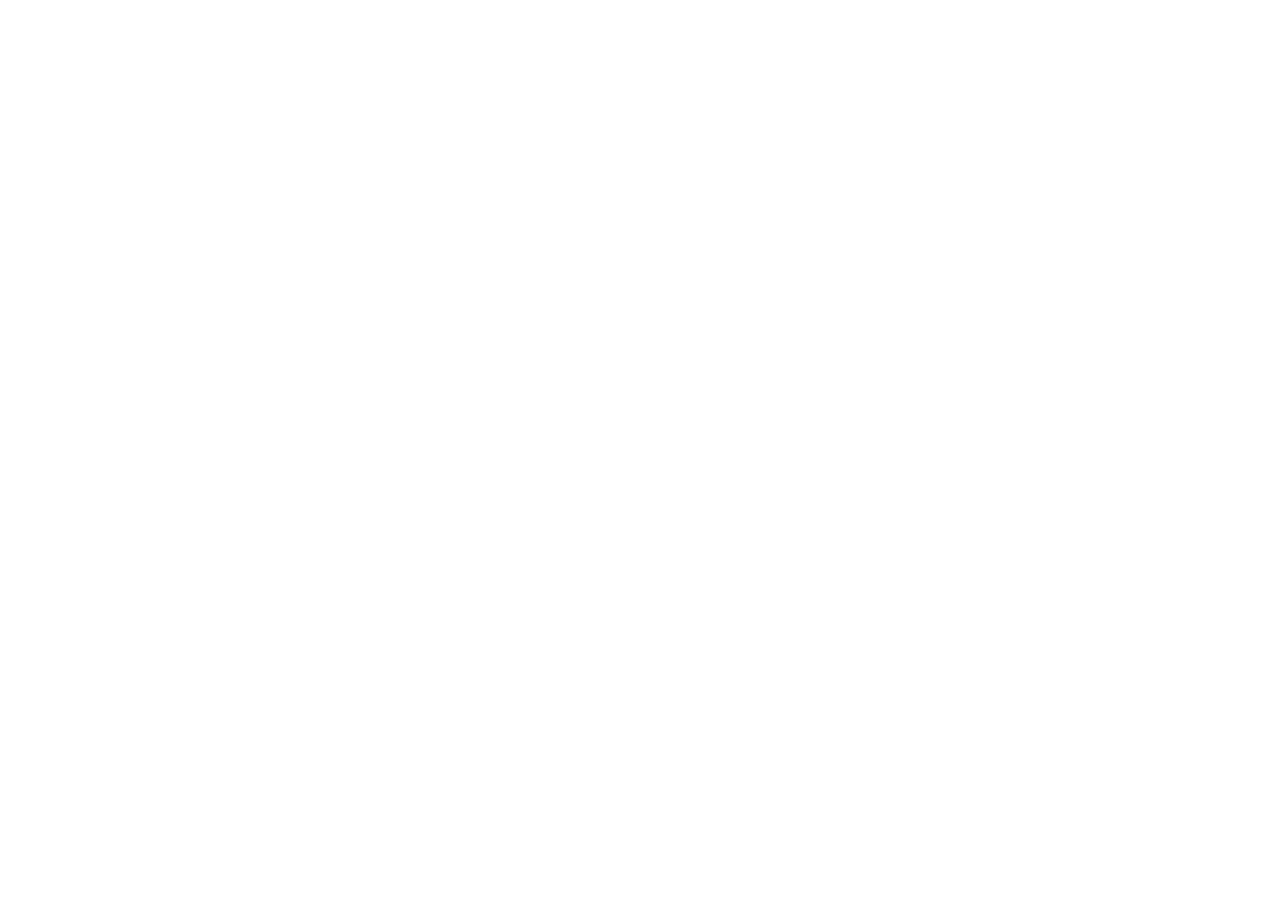
==== index.html @ 66da2d45 "feat: index.html" ====
<!DOCTYPE html>
<html lang="es">
<head>
    <meta charset="UTF-8">
    <meta name="viewport" content="width=device-width, initial-scale=1.0">
    <title>blog</title>
</head>
<body>
    
</body>
</html>
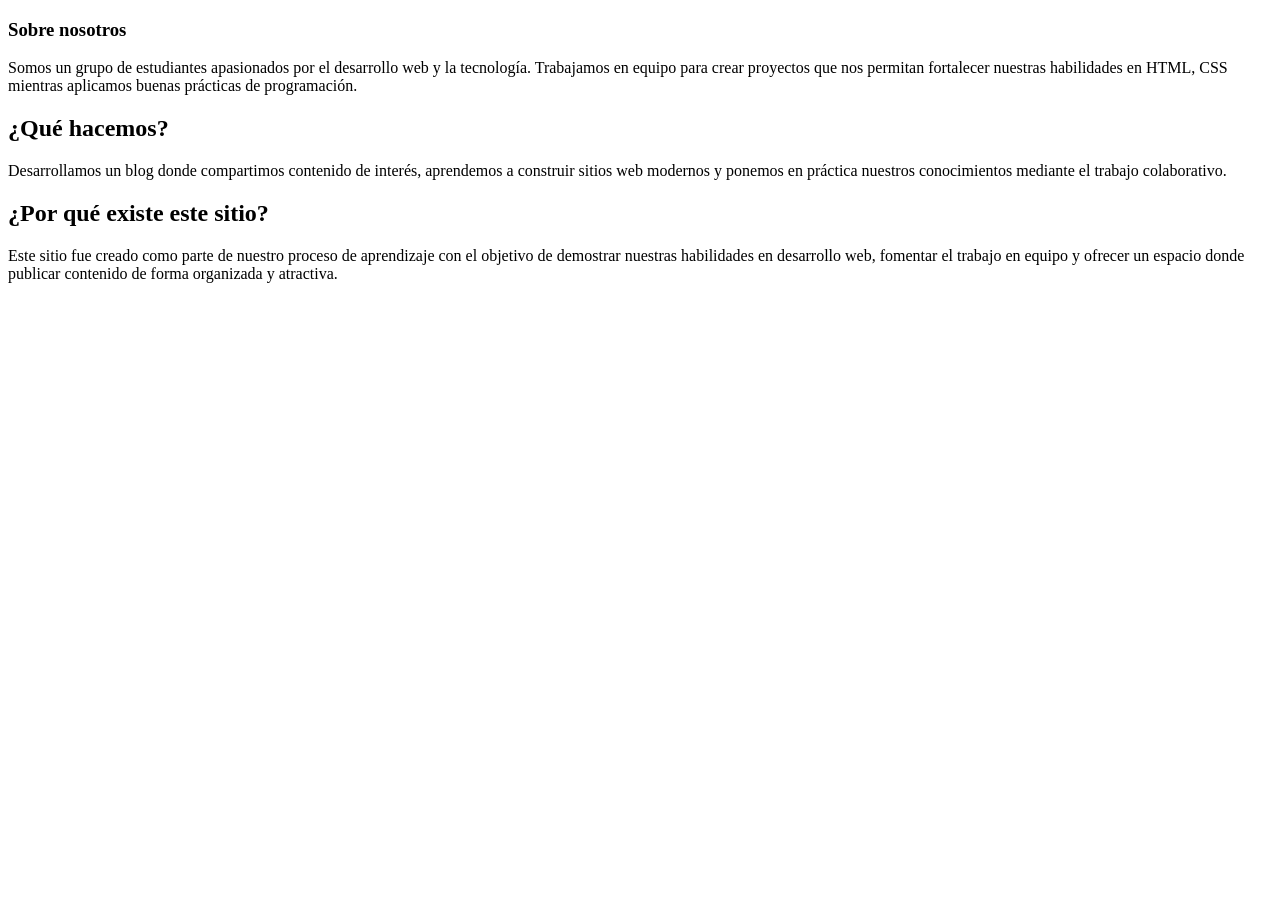
==== commit ec47434a: "Agrega la página Quiénes Somos" ====
--- a/index.html
+++ b/index.html
@@ -6,6 +6,36 @@
     <title>blog</title>
 </head>
 <body>
-    
+<!-- inicio de pagina sobre nosotros-->
+<section class="about" id="about">
+<h3 class="sub-heading">Sobre nosotros</h3>
+<p>
+        Somos un grupo de estudiantes apasionados por el desarrollo web y la
+        tecnología. Trabajamos en equipo para crear proyectos que nos permitan
+        fortalecer nuestras habilidades en HTML, CSS mientras
+        aplicamos buenas prácticas de programación.
+    </p>
+        <h2>¿Qué hacemos?</h2>
+
+    <p>
+        Desarrollamos un blog donde compartimos contenido de interés, aprendemos
+        a construir sitios web modernos y ponemos en práctica nuestros
+        conocimientos mediante el trabajo colaborativo.
+        <di class="imagen">
+            <img src="https://img.magnific.com/foto-gratis/equipo-desarrolladores-haciendo-tormenta-ideas-optimizar-codigo_482257-112972.jpg?semt=ais_hybrid&w=740&q=80" alt="">
+    </div>
+    </p>
+
+    <h2>¿Por qué existe este sitio?</h2>
+
+    <p>
+        Este sitio fue creado como parte de nuestro proceso de aprendizaje con el
+        objetivo de demostrar nuestras habilidades en desarrollo web, fomentar el
+        trabajo en equipo y ofrecer un espacio donde publicar contenido de forma
+        organizada y atractiva.
+    </p>
+</section>
+
+
 </body>
-</html>+</html>
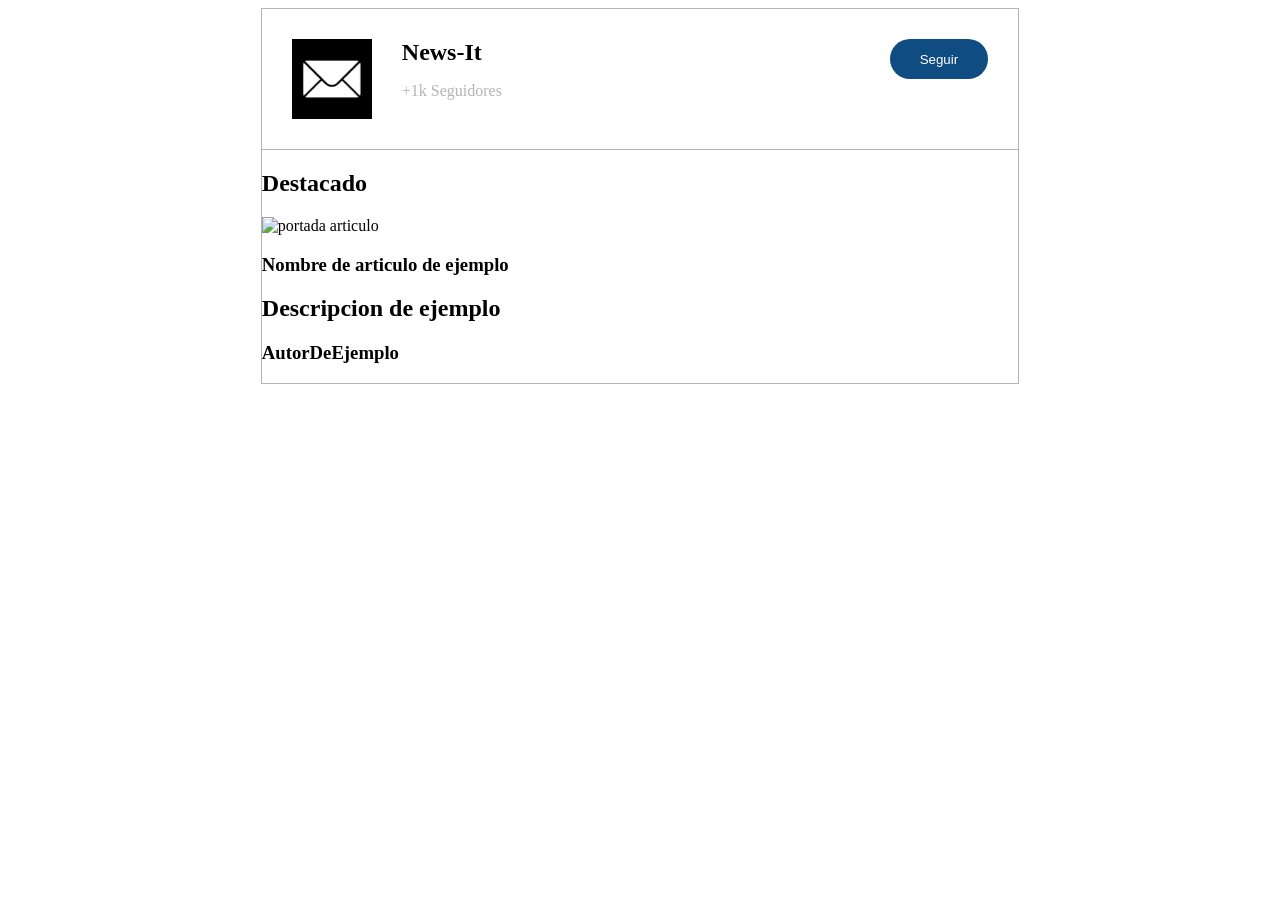
==== commit 9fc7c8df: "feat: seccion usuario" ====
--- a/index.html
+++ b/index.html
@@ -1,41 +1,48 @@
 <!DOCTYPE html>
 <html lang="es">
+
 <head>
     <meta charset="UTF-8">
     <meta name="viewport" content="width=device-width, initial-scale=1.0">
     <title>blog</title>
+    <link rel="stylesheet" href="main.css">
 </head>
+
 <body>
-<!-- inicio de pagina sobre nosotros-->
-<section class="about" id="about">
-<h3 class="sub-heading">Sobre nosotros</h3>
-<p>
-        Somos un grupo de estudiantes apasionados por el desarrollo web y la
-        tecnología. Trabajamos en equipo para crear proyectos que nos permitan
-        fortalecer nuestras habilidades en HTML, CSS mientras
-        aplicamos buenas prácticas de programación.
-    </p>
-        <h2>¿Qué hacemos?</h2>
+    <main>
+        <section class="Usuario">
+            <div class="Perfil">
+                <img src="assets/pfp.jpeg" alt="foto de perfil" class="pfp">
+                <div class="InfoUsuario">
+                    <h1 class="NombreUsuario">News-It</h1>
+                    <p class="Seguidores" id="followers">+1k Seguidores</p>
+                </div>
 
-    <p>
-        Desarrollamos un blog donde compartimos contenido de interés, aprendemos
-        a construir sitios web modernos y ponemos en práctica nuestros
-        conocimientos mediante el trabajo colaborativo.
-        <di class="imagen">
-            <img src="https://img.magnific.com/foto-gratis/equipo-desarrolladores-haciendo-tormenta-ideas-optimizar-codigo_482257-112972.jpg?semt=ais_hybrid&w=740&q=80" alt="">
-    </div>
-    </p>
+            </div>
+            <button>Seguir</button>
+        </section>
 
-    <h2>¿Por qué existe este sitio?</h2>
+        </section>
+        <section class="BlogDestacado">
+            <h1>Destacado</h1>
+            <article class="Card">
+                <img src="" alt="portada articulo">
+                <h1 class="Title">Nombre de articulo de ejemplo</h1>
+                <h2 class="Description">Descripcion de ejemplo</h2>
+                <h3 class="Autor">AutorDeEjemplo</h3>
+            </article>
+        </section>
+        <section class="blogs">
+            <article class="Card">
+            </article>
+            <article class="Card">
+            </article>
+        </section>
+        <section class="News">
+            <article>
+            </article>
 
-    <p>
-        Este sitio fue creado como parte de nuestro proceso de aprendizaje con el
-        objetivo de demostrar nuestras habilidades en desarrollo web, fomentar el
-        trabajo en equipo y ofrecer un espacio donde publicar contenido de forma
-        organizada y atractiva.
-    </p>
-</section>
+    </main>
+</body>
 
-
-</body>
-</html>
+</html>
--- a/main.css
+++ b/main.css
@@ -0,0 +1,52 @@
+:root
+{
+    --color1: #0f4c81;
+    --color2: #D0b18A;
+    --color3: #a6b1a0;
+    --color4: #b4b4b4;
+}
+*{
+    box-sizing: border-box;
+}
+main{
+    width: 60%;
+    margin: auto;
+    border: solid, 1px var(--color4);
+    
+}
+.Usuario{
+    display: flex;
+    flex-direction: row;
+    padding: 30px;
+    justify-content: space-between;
+    border-bottom: solid 1px var(--color4);
+}
+.InfoUsuario{
+    display: flex;
+    flex-direction: column;
+    align-items: flex-start;
+}
+.NombreUsuario{
+    margin: 0;
+}
+.Seguidores{
+    color: var(--color4)
+}
+.Perfil{
+    display: flex;
+    gap: 30px;
+}
+button{
+    width: auto;
+    height: 40px;
+    padding: 10px 30px;
+    border-style: none;
+    background-color: var(--color1);
+    border-radius: 2rem;
+    color: white;
+}
+.pfp{
+    width: 80px;
+    height: 80px;
+}
+
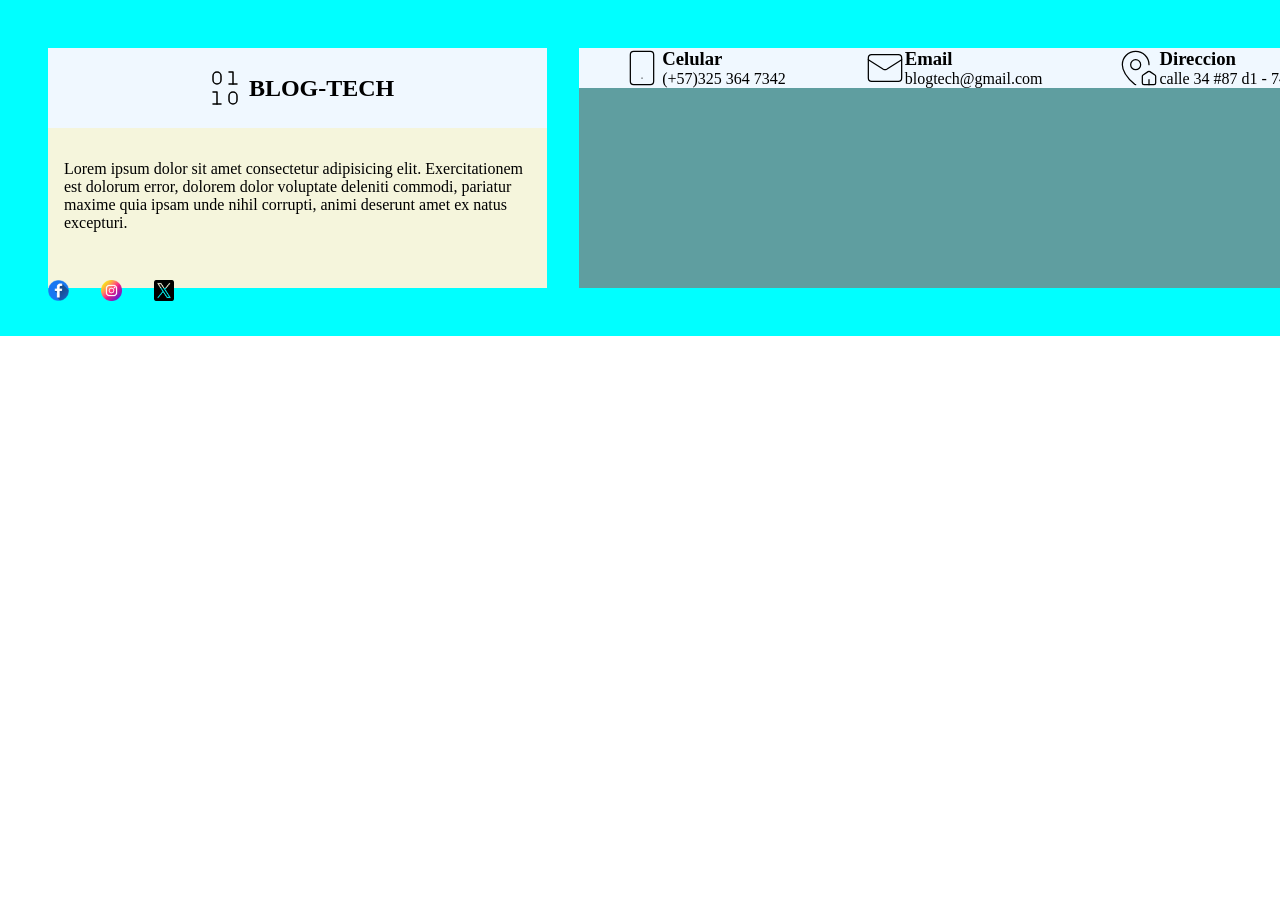
==== commit d039d0ce: "avance del footer" ====
--- a/index.html
+++ b/index.html
@@ -1,48 +1,64 @@
 <!DOCTYPE html>
-<html lang="es">
+<html lang="en">
 
 <head>
     <meta charset="UTF-8">
     <meta name="viewport" content="width=device-width, initial-scale=1.0">
-    <title>blog</title>
-    <link rel="stylesheet" href="main.css">
+    <title>Document</title>
+    <link rel="stylesheet" href="styleFooter.css">
 </head>
 
 <body>
-    <main>
-        <section class="Usuario">
-            <div class="Perfil">
-                <img src="assets/pfp.jpeg" alt="foto de perfil" class="pfp">
-                <div class="InfoUsuario">
-                    <h1 class="NombreUsuario">News-It</h1>
-                    <p class="Seguidores" id="followers">+1k Seguidores</p>
+
+
+    <footer>
+        <div class="principal">
+
+            <div class="info-izq">
+                <div class="titulo">
+                    <img src="assets/binary.svg" alt="imagen codigo binario">
+                    <h2>BLOG-TECH</h2>
+                </div>
+                <div class="enunciado">
+                    <p>Lorem ipsum dolor sit amet consectetur adipisicing elit. Exercitationem est dolorum error,
+                        dolorem dolor voluptate deleniti commodi, pariatur maxime quia ipsam unde nihil corrupti, animi
+                        deserunt amet ex natus excepturi.</p>
                 </div>
 
+                <div class="redes">
+                    <img src="assets/facebook.png" alt="facebook">
+                    <img src="assets/instagram.png" alt="instagram">
+                    <img src="assets/x.png" alt="twitter">
+                </div>
             </div>
-            <button>Seguir</button>
-        </section>
+            <div class="info-der">
+                <div class="contactos">
+                    <div class="contactos-u" >
+                        <img src="assets/celular.svg" alt="">
+                        <div class="contactos-texto">
+                            <h3>Celular</h3>
+                            <p>(+57)325 364 7342</p>
+                        </div>
+                    </div>
+                    <div class="contactos-u">
+                        <img src="assets/email.svg" alt="">
+                        <div class="contactos-texto">
+                            <h3>Email</h3>
+                            <p>blogtech@gmail.com</p>
+                        </div>
+                    </div>
+                    <div class="contactos-u">
+                        <img src="assets/direccion.svg" alt="">
+                        <div class="contactos-texto">
+                            <h3>Direccion</h3>
+                            <p>calle 34 #87 d1 - 74</p>
+                        </div>
+                    </div>
 
-        </section>
-        <section class="BlogDestacado">
-            <h1>Destacado</h1>
-            <article class="Card">
-                <img src="" alt="portada articulo">
-                <h1 class="Title">Nombre de articulo de ejemplo</h1>
-                <h2 class="Description">Descripcion de ejemplo</h2>
-                <h3 class="Autor">AutorDeEjemplo</h3>
-            </article>
-        </section>
-        <section class="blogs">
-            <article class="Card">
-            </article>
-            <article class="Card">
-            </article>
-        </section>
-        <section class="News">
-            <article>
-            </article>
-
-    </main>
+                </div>
+            </div>
+        </div>
+    </footer>
 </body>
 
 </html>
--- a/styleFooter.css
+++ b/styleFooter.css
@@ -0,0 +1,69 @@
+*{
+    margin: 0;
+    padding: 0;
+}
+footer{
+    height: max-content;
+}
+.principal{
+    background-color: aqua;
+    display: flex;
+    justify-content: center;
+    align-items: center;
+    padding: 3em;
+    gap: 2rem;
+    height: 15em;
+    width: 100%;
+}
+
+.info-izq{
+    background-color: beige;
+    width: 40%;
+    height: 100%;
+    justify-content: center;
+    
+    
+}
+.titulo{
+    display: flex;
+    justify-content: center;
+    align-items: center;
+background-color: aliceblue;
+padding: 1em;
+}
+.titulo img{
+    height: 3em;
+}
+.enunciado{
+    padding: 2em 1em;
+}
+.redes{
+    display: flex;
+    gap: 2em;
+    
+}
+.redes img{
+    height: 1.3em;
+    width: 1.3em;
+    padding-bottom: 1em;
+    padding-top: 1em;
+    align-items: center;
+}
+.info-der{
+    background-color: cadetblue;
+    width: 60%;
+    height: 15em;
+}
+.contactos{
+    display: flex;
+}
+
+.contactos-u{
+    width: 100%;
+    background-color: aliceblue;
+    display: flex;
+    justify-content: center;
+}
+.contactos-u img{
+    width: 2.5em;
+}
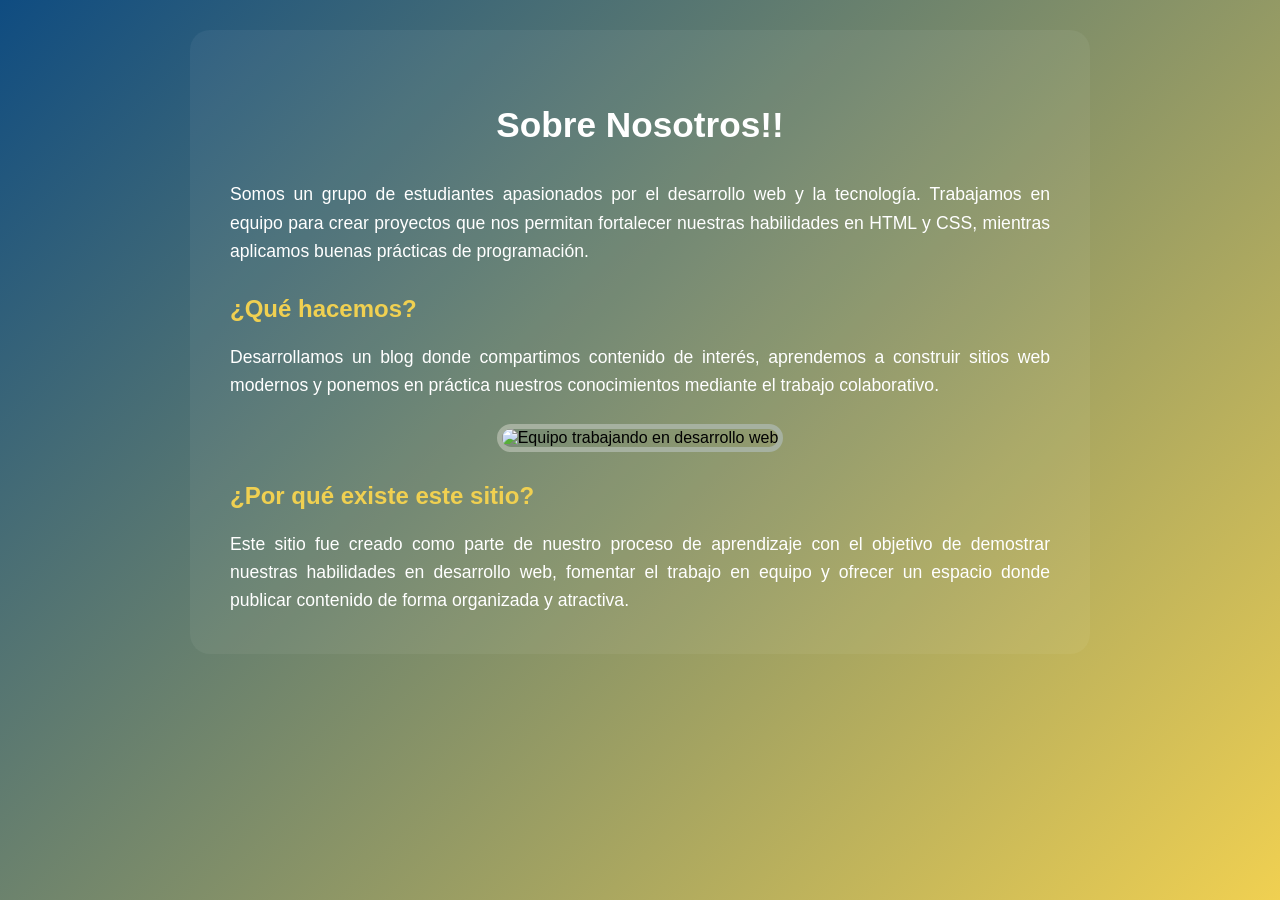
==== commit 51dc93c5: "Agrega la página Quiénes Somos" ====
--- a/index.html
+++ b/index.html
@@ -1,64 +1,48 @@
 <!DOCTYPE html>
-<html lang="en">
-
+<html lang="es">
 <head>
     <meta charset="UTF-8">
     <meta name="viewport" content="width=device-width, initial-scale=1.0">
-    <title>Document</title>
-    <link rel="stylesheet" href="styleFooter.css">
+    <title>Quiénes Somos</title>
+    <link rel="stylesheet" href="styles.css">
 </head>
 
 <body>
 
+<section class="about" id="about">
 
-    <footer>
-        <div class="principal">
+    <h3 class="sub-heading">Sobre Nosotros!!</h3>
 
-            <div class="info-izq">
-                <div class="titulo">
-                    <img src="assets/binary.svg" alt="imagen codigo binario">
-                    <h2>BLOG-TECH</h2>
-                </div>
-                <div class="enunciado">
-                    <p>Lorem ipsum dolor sit amet consectetur adipisicing elit. Exercitationem est dolorum error,
-                        dolorem dolor voluptate deleniti commodi, pariatur maxime quia ipsam unde nihil corrupti, animi
-                        deserunt amet ex natus excepturi.</p>
-                </div>
+    <p>
+        Somos un grupo de estudiantes apasionados por el desarrollo web y la
+        tecnología. Trabajamos en equipo para crear proyectos que nos permitan
+        fortalecer nuestras habilidades en HTML y CSS, mientras aplicamos buenas
+        prácticas de programación.
+    </p>
 
-                <div class="redes">
-                    <img src="assets/facebook.png" alt="facebook">
-                    <img src="assets/instagram.png" alt="instagram">
-                    <img src="assets/x.png" alt="twitter">
-                </div>
-            </div>
-            <div class="info-der">
-                <div class="contactos">
-                    <div class="contactos-u" >
-                        <img src="assets/celular.svg" alt="">
-                        <div class="contactos-texto">
-                            <h3>Celular</h3>
-                            <p>(+57)325 364 7342</p>
-                        </div>
-                    </div>
-                    <div class="contactos-u">
-                        <img src="assets/email.svg" alt="">
-                        <div class="contactos-texto">
-                            <h3>Email</h3>
-                            <p>blogtech@gmail.com</p>
-                        </div>
-                    </div>
-                    <div class="contactos-u">
-                        <img src="assets/direccion.svg" alt="">
-                        <div class="contactos-texto">
-                            <h3>Direccion</h3>
-                            <p>calle 34 #87 d1 - 74</p>
-                        </div>
-                    </div>
+    <h2>¿Qué hacemos?</h2>
 
-                </div>
-            </div>
-        </div>
-    </footer>
+    <p>
+        Desarrollamos un blog donde compartimos contenido de interés, aprendemos
+        a construir sitios web modernos y ponemos en práctica nuestros
+        conocimientos mediante el trabajo colaborativo.
+    </p>
+
+    <div class="imagen">
+        <img src="https://img.magnific.com/foto-gratis/equipo-desarrolladores-haciendo-tormenta-ideas-optimizar-codigo_482257-112972.jpg?semt=ais_hybrid&w=740&q=80" 
+        alt="Equipo trabajando en desarrollo web">
+    </div>
+
+    <h2>¿Por qué existe este sitio?</h2>
+
+    <p>
+        Este sitio fue creado como parte de nuestro proceso de aprendizaje con el
+        objetivo de demostrar nuestras habilidades en desarrollo web, fomentar el
+        trabajo en equipo y ofrecer un espacio donde publicar contenido de forma
+        organizada y atractiva.
+    </p>
+
+</section>
+
 </body>
-
 </html>
--- a/styles.css
+++ b/styles.css
@@ -0,0 +1,84 @@
+:root {
+    --azul: #0F4C81;
+    --crema: #D0B18A;
+    --amarillo: #F0D051;
+    --verde: #A6B1A0;
+    --rojo: #CD212A;
+    --blanco: #FFFFFF;
+}
+
+* {
+    box-sizing: border-box;
+}
+
+
+body {
+    background: linear-gradient(135deg, var(--azul), var(--amarillo));;
+    font-family: Arial, sans-serif;
+    margin: 0;
+    padding: 30px;
+    min-height: 100vh;
+}
+
+.about {
+    width: 80%;
+    max-width: 900px;
+    margin: auto;
+    padding: 40px;
+    border-radius: 20px;
+    background: rgba(255, 255, 255, 0.05); /* Un sutil fondo translúcido opcional para agrupar */
+}
+
+.sub-heading {
+    color: var(--blanco);
+    text-align: center;
+    font-size: 2.2rem;
+}
+
+h2 {
+    animation: reverse;
+    color: var(--amarillo);
+    margin-top: 30px;
+}
+
+p {
+    color: var(--blanco);
+    font-size: 1.1rem;
+    line-height: 1.6;
+    text-align: justify;
+    margin: 0;
+    animation: revelarTexto 1.5s steps(40, end) forwards;
+}
+
+.imagen {
+    text-align: center;
+    margin: 25px 0;
+}
+
+.imagen img {
+    width: 70%;
+    max-width: 500px;
+    border-radius: 15px;
+    border: 5px solid var(--verde);
+    transition: transform 0.3s ease, border-color 0.3s ease;
+}
+
+.imagen img:hover {
+    transform: scale(1.05);
+    border-color: var(--amarillo);
+}
+
+@media (max-width: 600px) {
+    .about {
+        width: 95%;
+        padding: 20px;
+    }
+
+    .sub-heading {
+        font-size: 1.6rem;
+    }
+
+    .imagen img {
+        width: 90%;
+    }
+}
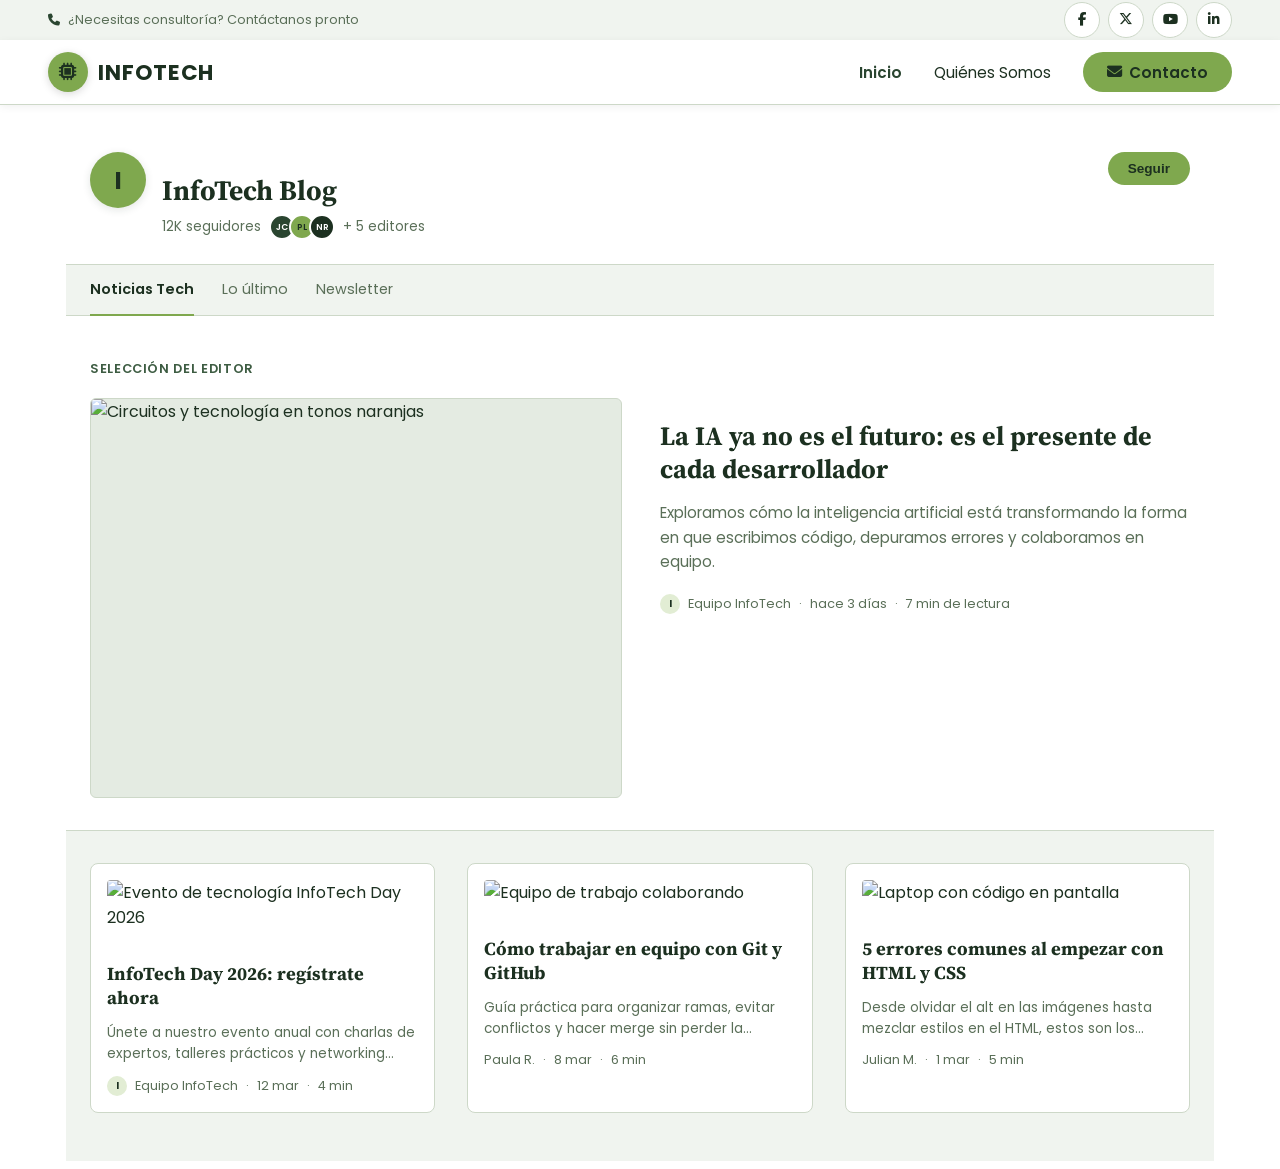
==== commit 7335b081: "feat: Blog terminado" ====
--- a/index.html
+++ b/index.html
@@ -3,46 +3,178 @@
 <head>
     <meta charset="UTF-8">
     <meta name="viewport" content="width=device-width, initial-scale=1.0">
-    <title>Quiénes Somos</title>
-    <link rel="stylesheet" href="styles.css">
+    <title>InfoTech — Inicio</title>
+
+    <!-- NO TOCAR: estilos del menú (Juan) -->
+    <link rel="stylesheet" href="https://cdnjs.cloudflare.com/ajax/libs/font-awesome/6.5.2/css/all.min.css">
+    <link rel="stylesheet" href="css/navigation.css">
+
+    <!-- SÍ TOCAR: acá van los estilos de ustedes -->
+    <link rel="stylesheet" href="css/styles.css">
 </head>
-
 <body>
 
-<section class="about" id="about">
+    <!-- ===== INICIO DEL MENÚ (Juan) — no editar ===== -->
+    <header class="site-header">
+        <div class="top-bar">
+            <p class="top-bar__text">
+                <i class="fa-solid fa-phone top-bar__icon" aria-hidden="true"></i>
+                ¿Necesitas consultoría? Contáctanos pronto
+            </p>
+            <ul class="social-links">
+                <li><a href="#" aria-label="Facebook"><i class="fa-brands fa-facebook-f" aria-hidden="true"></i></a></li>
+                <li><a href="#" aria-label="X"><i class="fa-brands fa-x-twitter" aria-hidden="true"></i></a></li>
+                <li><a href="#" aria-label="YouTube"><i class="fa-brands fa-youtube" aria-hidden="true"></i></a></li>
+                <li><a href="#" aria-label="LinkedIn"><i class="fa-brands fa-linkedin-in" aria-hidden="true"></i></a></li>
+            </ul>
+        </div>
+        <nav class="main-nav" aria-label="Navegación principal">
+            <a href="index.html" class="logo">
+                <span class="logo-icon" aria-hidden="true"><i class="fa-solid fa-microchip"></i></span>
+                InfoTech
+            </a>
+            <ul class="nav-links">
+                <li><a href="index.html" class="nav-link is-active">Inicio</a></li>
+                <li><a href="quienes-somos.html" class="nav-link">Quiénes Somos</a></li>
+                <li><a href="contacto.html" class="nav-link nav-link--cta"><i class="fa-solid fa-envelope" aria-hidden="true"></i> Contacto</a></li>
+            </ul>
+        </nav>
+    </header>
+    <!-- ===== FIN DEL MENÚ ===== -->
 
-    <h3 class="sub-heading">Sobre Nosotros!!</h3>
+    <!-- EQUIPO: empiecen a escribir su código desde acá ↓ -->
 
-    <p>
-        Somos un grupo de estudiantes apasionados por el desarrollo web y la
-        tecnología. Trabajamos en equipo para crear proyectos que nos permitan
-        fortalecer nuestras habilidades en HTML y CSS, mientras aplicamos buenas
-        prácticas de programación.
-    </p>
+    <main class="inicio">
 
-    <h2>¿Qué hacemos?</h2>
+        <!-- Cabecera estilo Medium -->
+        <div class="blog-header">
+            <div class="blog-header__brand">
+                <div class="blog-header__logo" aria-hidden="true">I</div>
+                <div>
+                    <h1 class="blog-header__title">InfoTech Blog</h1>
+                    <div class="blog-header__meta">
+                        <span>12K seguidores</span>
+                        <div class="blog-header__avatars" aria-hidden="true">
+                            <span>JC</span>
+                            <span>PL</span>
+                            <span>NR</span>
+                        </div>
+                        <span>+ 5 editores</span>
+                    </div>
+                </div>
+            </div>
+            <button class="blog-header__follow" type="button">Seguir</button>
+        </div>
 
-    <p>
-        Desarrollamos un blog donde compartimos contenido de interés, aprendemos
-        a construir sitios web modernos y ponemos en práctica nuestros
-        conocimientos mediante el trabajo colaborativo.
-    </p>
+        <!-- Pestañas del blog -->
+        <nav class="blog-tabs" aria-label="Secciones del blog">
+            <a href="#" class="is-active">Noticias Tech</a>
+            <a href="#">Lo último</a>
+            <a href="#">Newsletter</a>
+        </nav>
 
-    <div class="imagen">
-        <img src="https://img.magnific.com/foto-gratis/equipo-desarrolladores-haciendo-tormenta-ideas-optimizar-codigo_482257-112972.jpg?semt=ais_hybrid&w=740&q=80" 
-        alt="Equipo trabajando en desarrollo web">
-    </div>
+        <!-- Artículo destacado -->
+        <section class="editor-picks">
+            <p class="editor-picks__label">Selección del editor</p>
+            <article class="editor-picks__featured">
+                <img
+                    class="editor-picks__image"
+                    src="https://images.unsplash.com/photo-1518770660439-4636190af475?auto=format&fit=crop&w=800&q=80"
+                    alt="Circuitos y tecnología en tonos naranjas"
+                >
+                <div>
+                    <h2 class="editor-picks__title">
+                        <a href="#">La IA ya no es el futuro: es el presente de cada desarrollador</a>
+                    </h2>
+                    <p class="editor-picks__excerpt">
+                        Exploramos cómo la inteligencia artificial está transformando la forma en que
+                        escribimos código, depuramos errores y colaboramos en equipo.
+                    </p>
+                    <div class="article-meta">
+                        <span class="article-meta__dot">I</span>
+                        <span>Equipo InfoTech</span>
+                        <span>·</span>
+                        <span>hace 3 días</span>
+                        <span>·</span>
+                        <span>7 min de lectura</span>
+                    </div>
+                </div>
+            </article>
+        </section>
 
-    <h2>¿Por qué existe este sitio?</h2>
+        <!-- Grid de artículos -->
+        <section class="articles-grid" aria-label="Artículos recientes">
 
-    <p>
-        Este sitio fue creado como parte de nuestro proceso de aprendizaje con el
-        objetivo de demostrar nuestras habilidades en desarrollo web, fomentar el
-        trabajo en equipo y ofrecer un espacio donde publicar contenido de forma
-        organizada y atractiva.
-    </p>
+            <article class="article-card">
+                <img
+                    class="article-card__image"
+                    src="https://images.unsplash.com/photo-1540575467063-178a50c2df87?auto=format&fit=crop&w=600&q=80"
+                    alt="Evento de tecnología InfoTech Day 2026"
+                >
+                <h3 class="article-card__title">
+                    <a href="#">InfoTech Day 2026: regístrate ahora</a>
+                </h3>
+                <p class="article-card__excerpt">
+                    Únete a nuestro evento anual con charlas de expertos, talleres prácticos
+                    y networking para la comunidad tech.
+                </p>
+                <div class="article-meta">
+                    <span class="article-meta__dot">I</span>
+                    <span>Equipo InfoTech</span>
+                    <span>·</span>
+                    <span>12 mar</span>
+                    <span>·</span>
+                    <span>4 min</span>
+                </div>
+            </article>
 
-</section>
+            <article class="article-card">
+                <img
+                    class="article-card__image"
+                    src="https://images.unsplash.com/photo-1522071820081-009f0129c71c?auto=format&fit=crop&w=600&q=80"
+                    alt="Equipo de trabajo colaborando"
+                >
+                <h3 class="article-card__title">
+                    <a href="#">Cómo trabajar en equipo con Git y GitHub</a>
+                </h3>
+                <p class="article-card__excerpt">
+                    Guía práctica para organizar ramas, evitar conflictos y hacer merge
+                    sin perder la cabeza en proyectos grupales.
+                </p>
+                <div class="article-meta">
+                    <span>Paula R.</span>
+                    <span>·</span>
+                    <span>8 mar</span>
+                    <span>·</span>
+                    <span>6 min</span>
+                </div>
+            </article>
+
+            <article class="article-card">
+                <img
+                    class="article-card__image"
+                    src="https://images.unsplash.com/photo-1498050108023-c5249f4df085?auto=format&fit=crop&w=600&q=80"
+                    alt="Laptop con código en pantalla"
+                >
+                <h3 class="article-card__title">
+                    <a href="#">5 errores comunes al empezar con HTML y CSS</a>
+                </h3>
+                <p class="article-card__excerpt">
+                    Desde olvidar el alt en las imágenes hasta mezclar estilos en el HTML,
+                    estos son los fallos que vemos una y otra vez.
+                </p>
+                <div class="article-meta">
+                    <span>Julian M.</span>
+                    <span>·</span>
+                    <span>1 mar</span>
+                    <span>·</span>
+                    <span>5 min</span>
+                </div>
+            </article>
+
+        </section>
+
+    </main>
 
 </body>
-</html>+</html>
--- a/css/navigation.css
+++ b/css/navigation.css
@@ -0,0 +1,197 @@
+/* Menú de navegación — Juan (Tarea 3). El equipo usa styles.css */
+
+@import url("https://fonts.googleapis.com/css2?family=Poppins:wght@400;500;600;700&display=swap");
+
+/*
+ * Paleta armónica (análoga en verde):
+ * - Fondos: salvia (mismo matiz que el verde bosque, sin tono amarillo)
+ * - Primarios: verde bosque
+ * - Acento: verde oliva (entre bosque y lima, sin chocar)
+ */
+:root {
+  --nav-sage: #f0f4ef;
+  --nav-sage-deep: #e4ebe2;
+  --nav-border: #cdd8c8;
+  --nav-forest-dark: #1c3020;
+  --nav-forest: #2a4530;
+  --nav-forest-mid: #3d5c42;
+  --nav-accent: #7fa84e;
+  --nav-accent-hover: #6d9442;
+  --nav-accent-light: #e2edd4;
+  --nav-white: #ffffff;
+  --nav-text: #1c3020;
+  --nav-text-muted: #5a6f58;
+  --nav-height: 104px;
+
+  /* compatibilidad con nombres anteriores */
+  --nav-cream: var(--nav-sage);
+  --nav-lime: var(--nav-accent);
+  --nav-lime-hover: var(--nav-accent-hover);
+  --nav-text-dark: var(--nav-text);
+}
+
+body {
+  padding-top: var(--nav-height);
+}
+
+.site-header {
+  position: fixed;
+  top: 0;
+  left: 0;
+  width: 100%;
+  z-index: 1000;
+  font-family: "Poppins", system-ui, sans-serif;
+}
+
+/* Barra superior */
+.site-header .top-bar {
+  display: flex;
+  align-items: center;
+  justify-content: space-between;
+  height: 40px;
+  padding: 0 3rem;
+  background-color: var(--nav-sage);
+  font-size: 0.8rem;
+  color: var(--nav-text-muted);
+}
+
+.site-header .top-bar__text {
+  display: flex;
+  align-items: center;
+  gap: 0.5rem;
+}
+
+.site-header .top-bar__icon {
+  font-size: 0.75rem;
+  color: var(--nav-forest);
+}
+
+.site-header .social-links {
+  display: flex;
+  align-items: center;
+  gap: 0.5rem;
+  list-style: none;
+  margin: 0;
+  padding: 0;
+}
+
+.site-header .social-links a {
+  display: flex;
+  align-items: center;
+  justify-content: center;
+  width: 34px;
+  height: 34px;
+  border-radius: 50%;
+  background-color: var(--nav-white);
+  border: 1px solid var(--nav-border);
+  color: var(--nav-forest-dark);
+  font-size: 0.85rem;
+  text-decoration: none;
+}
+
+.site-header .social-links a:hover {
+  background-color: var(--nav-forest);
+  color: var(--nav-white);
+  border-color: var(--nav-forest);
+}
+
+/* Barra principal */
+.site-header .main-nav {
+  display: flex;
+  align-items: center;
+  justify-content: space-between;
+  height: 64px;
+  padding: 0 3rem;
+  background-color: var(--nav-white);
+  border-bottom: 1px solid var(--nav-border);
+  box-shadow: 0 2px 8px rgba(0, 0, 0, 0.06);
+}
+
+.site-header .logo {
+  display: flex;
+  align-items: center;
+  gap: 0.65rem;
+  text-decoration: none;
+  color: var(--nav-forest-dark);
+  font-size: 1.35rem;
+  font-weight: 700;
+  letter-spacing: 0.04em;
+  text-transform: uppercase;
+}
+
+.site-header .logo-icon {
+  display: flex;
+  align-items: center;
+  justify-content: center;
+  width: 40px;
+  height: 40px;
+  border-radius: 50%;
+  background-color: var(--nav-lime);
+  color: var(--nav-forest-dark);
+  font-size: 1.1rem;
+  box-shadow: 0 2px 8px rgba(0, 0, 0, 0.15);
+}
+
+.site-header .nav-links {
+  display: flex;
+  align-items: center;
+  gap: 2rem;
+  list-style: none;
+  margin: 0;
+  padding: 0;
+}
+
+.site-header .nav-link {
+  text-decoration: none;
+  color: var(--nav-text);
+  font-size: 0.95rem;
+}
+
+.site-header .nav-link:hover {
+  color: var(--nav-forest);
+}
+
+.site-header .nav-link.is-active {
+  font-weight: 600;
+  color: var(--nav-forest);
+}
+
+.site-header .nav-link--cta {
+  display: inline-flex;
+  align-items: center;
+  gap: 0.45rem;
+  padding: 0.55rem 1.5rem;
+  border-radius: 999px;
+  background-color: var(--nav-lime);
+  color: var(--nav-forest-dark);
+  font-weight: 600;
+}
+
+.site-header .nav-link--cta:hover {
+  background-color: var(--nav-lime-hover);
+}
+
+.site-header .nav-link--cta.is-active {
+  background-color: var(--nav-lime-hover);
+}
+
+@media (max-width: 768px) {
+  :root {
+    --nav-height: 140px;
+  }
+
+  .site-header .top-bar,
+  .site-header .main-nav {
+    flex-direction: column;
+    height: auto;
+    gap: 0.75rem;
+    padding: 0.75rem 1rem;
+    text-align: center;
+  }
+
+  .site-header .nav-links {
+    flex-wrap: wrap;
+    justify-content: center;
+    gap: 1rem;
+  }
+}
--- a/css/styles.css
+++ b/css/styles.css
@@ -0,0 +1,297 @@
+/* Página de inicio — paleta análoga en verde (variables en navigation.css) */
+
+@import url("https://fonts.googleapis.com/css2?family=Source+Serif+4:opsz,wght@8..60,600;8..60,700&display=swap");
+
+:root {
+  --max-width: 1100px;
+}
+
+.inicio {
+  font-family: "Poppins", system-ui, sans-serif;
+  color: var(--nav-text);
+  background: var(--nav-white);
+}
+
+/* Cabecera del blog — fondo blanco para continuidad con el menú */
+.blog-header {
+  max-width: var(--max-width);
+  margin: 0 auto;
+  padding: 2.5rem 1.5rem 1.5rem;
+  display: flex;
+  align-items: flex-start;
+  justify-content: space-between;
+  gap: 1.5rem;
+  background-color: var(--nav-white);
+  border-bottom: 1px solid var(--nav-border);
+}
+
+.blog-header__brand {
+  display: flex;
+  gap: 1rem;
+}
+
+.blog-header__logo {
+  display: flex;
+  align-items: center;
+  justify-content: center;
+  width: 56px;
+  height: 56px;
+  border-radius: 50%;
+  background: var(--nav-accent);
+  color: var(--nav-forest-dark);
+  font-weight: 700;
+  font-size: 1.5rem;
+  flex-shrink: 0;
+  box-shadow: 0 2px 8px rgba(28, 48, 32, 0.12);
+}
+
+.blog-header__title {
+  font-family: "Source Serif 4", Georgia, serif;
+  font-size: 1.75rem;
+  font-weight: 700;
+  margin-bottom: 0.35rem;
+  color: var(--nav-forest-dark);
+}
+
+.blog-header__meta {
+  display: flex;
+  align-items: center;
+  flex-wrap: wrap;
+  gap: 0.5rem;
+  font-size: 0.85rem;
+  color: var(--nav-text-muted);
+}
+
+.blog-header__avatars {
+  display: flex;
+  align-items: center;
+}
+
+.blog-header__avatars span {
+  display: flex;
+  align-items: center;
+  justify-content: center;
+  width: 22px;
+  height: 22px;
+  margin-left: -6px;
+  border-radius: 50%;
+  border: 2px solid var(--nav-white);
+  background: var(--nav-forest-mid);
+  font-size: 0.55rem;
+  font-weight: 600;
+  color: var(--nav-white);
+}
+
+.blog-header__avatars span:first-child {
+  margin-left: 0;
+  background: var(--nav-forest);
+}
+
+.blog-header__avatars span:nth-child(2) {
+  background: var(--nav-accent);
+  color: var(--nav-forest-dark);
+}
+
+.blog-header__avatars span:nth-child(3) {
+  background: var(--nav-forest-dark);
+}
+
+.blog-header__follow {
+  padding: 0.55rem 1.25rem;
+  border: none;
+  border-radius: 999px;
+  background: var(--nav-accent);
+  color: var(--nav-forest-dark);
+  font-size: 0.85rem;
+  font-weight: 600;
+  cursor: pointer;
+  flex-shrink: 0;
+}
+
+.blog-header__follow:hover {
+  background: var(--nav-accent-hover);
+}
+
+/* Pestañas del blog */
+.blog-tabs {
+  max-width: var(--max-width);
+  margin: 0 auto;
+  padding: 0 1.5rem;
+  display: flex;
+  gap: 1.75rem;
+  background: var(--nav-sage);
+  border-bottom: 1px solid var(--nav-border);
+}
+
+.blog-tabs a {
+  padding: 0.85rem 0;
+  text-decoration: none;
+  color: var(--nav-text-muted);
+  font-size: 0.9rem;
+}
+
+.blog-tabs a.is-active {
+  color: var(--nav-forest-dark);
+  border-bottom: 2px solid var(--nav-accent);
+  margin-bottom: -1px;
+  font-weight: 600;
+}
+
+.blog-tabs a:hover {
+  color: var(--nav-forest);
+}
+
+/* Sección destacada */
+.editor-picks {
+  max-width: var(--max-width);
+  margin: 0 auto;
+  padding: 2rem 1.5rem;
+}
+
+.editor-picks__label {
+  font-size: 0.8rem;
+  font-weight: 600;
+  color: var(--nav-forest-mid);
+  text-transform: uppercase;
+  letter-spacing: 0.05em;
+  margin-bottom: 1.25rem;
+}
+
+.editor-picks__featured {
+  display: grid;
+  grid-template-columns: 1fr 1fr;
+  gap: 2.5rem;
+  align-items: start;
+}
+
+.editor-picks__image {
+  width: 100%;
+  aspect-ratio: 4 / 3;
+  object-fit: cover;
+  border-radius: 6px;
+  background: var(--nav-sage-deep);
+  border: 1px solid var(--nav-border);
+}
+
+.editor-picks__title {
+  font-family: "Source Serif 4", Georgia, serif;
+  font-size: 1.65rem;
+  font-weight: 700;
+  line-height: 1.25;
+  margin-bottom: 0.75rem;
+  color: var(--nav-forest-dark);
+}
+
+.editor-picks__title a {
+  color: inherit;
+  text-decoration: none;
+}
+
+.editor-picks__title a:hover {
+  color: var(--nav-forest-mid);
+}
+
+.article-card__title a:hover {
+  color: var(--nav-forest-mid);
+}
+
+.editor-picks__excerpt {
+  font-size: 0.95rem;
+  color: var(--nav-text-muted);
+  line-height: 1.6;
+  margin-bottom: 1.25rem;
+}
+
+.article-meta {
+  display: flex;
+  align-items: center;
+  gap: 0.5rem;
+  font-size: 0.8rem;
+  color: var(--nav-text-muted);
+}
+
+.article-meta__dot {
+  width: 20px;
+  height: 20px;
+  border-radius: 50%;
+  background: var(--nav-accent-light);
+  color: var(--nav-forest-dark);
+  display: flex;
+  align-items: center;
+  justify-content: center;
+  font-size: 0.6rem;
+  font-weight: 700;
+}
+
+/* Grid de artículos */
+.articles-grid {
+  max-width: var(--max-width);
+  margin: 0 auto;
+  padding: 2rem 1.5rem 3rem;
+  display: grid;
+  grid-template-columns: repeat(3, 1fr);
+  gap: 2rem;
+  border-top: 1px solid var(--nav-border);
+  background: var(--nav-sage);
+}
+
+.article-card {
+  background: var(--nav-white);
+  padding: 1rem;
+  border-radius: 8px;
+  border: 1px solid var(--nav-border);
+}
+
+.article-card__image {
+  width: 100%;
+  aspect-ratio: 16 / 10;
+  object-fit: cover;
+  margin-bottom: 0.85rem;
+  border-radius: 4px;
+}
+
+.article-card__title {
+  font-family: "Source Serif 4", Georgia, serif;
+  font-size: 1.15rem;
+  font-weight: 700;
+  line-height: 1.3;
+  margin-bottom: 0.5rem;
+  color: var(--nav-forest-dark);
+}
+
+.article-card__title a {
+  color: inherit;
+  text-decoration: none;
+}
+
+.article-card__excerpt {
+  font-size: 0.85rem;
+  color: var(--nav-text-muted);
+  line-height: 1.5;
+  margin-bottom: 0.75rem;
+  display: -webkit-box;
+  -webkit-line-clamp: 2;
+  -webkit-box-orient: vertical;
+  overflow: hidden;
+}
+
+/* Responsive */
+@media (max-width: 900px) {
+  .editor-picks__featured {
+    grid-template-columns: 1fr;
+  }
+
+  .articles-grid {
+    grid-template-columns: 1fr;
+  }
+}
+
+@media (max-width: 600px) {
+  .blog-header {
+    flex-direction: column;
+  }
+
+  .blog-tabs {
+    overflow-x: auto;
+  }
+}
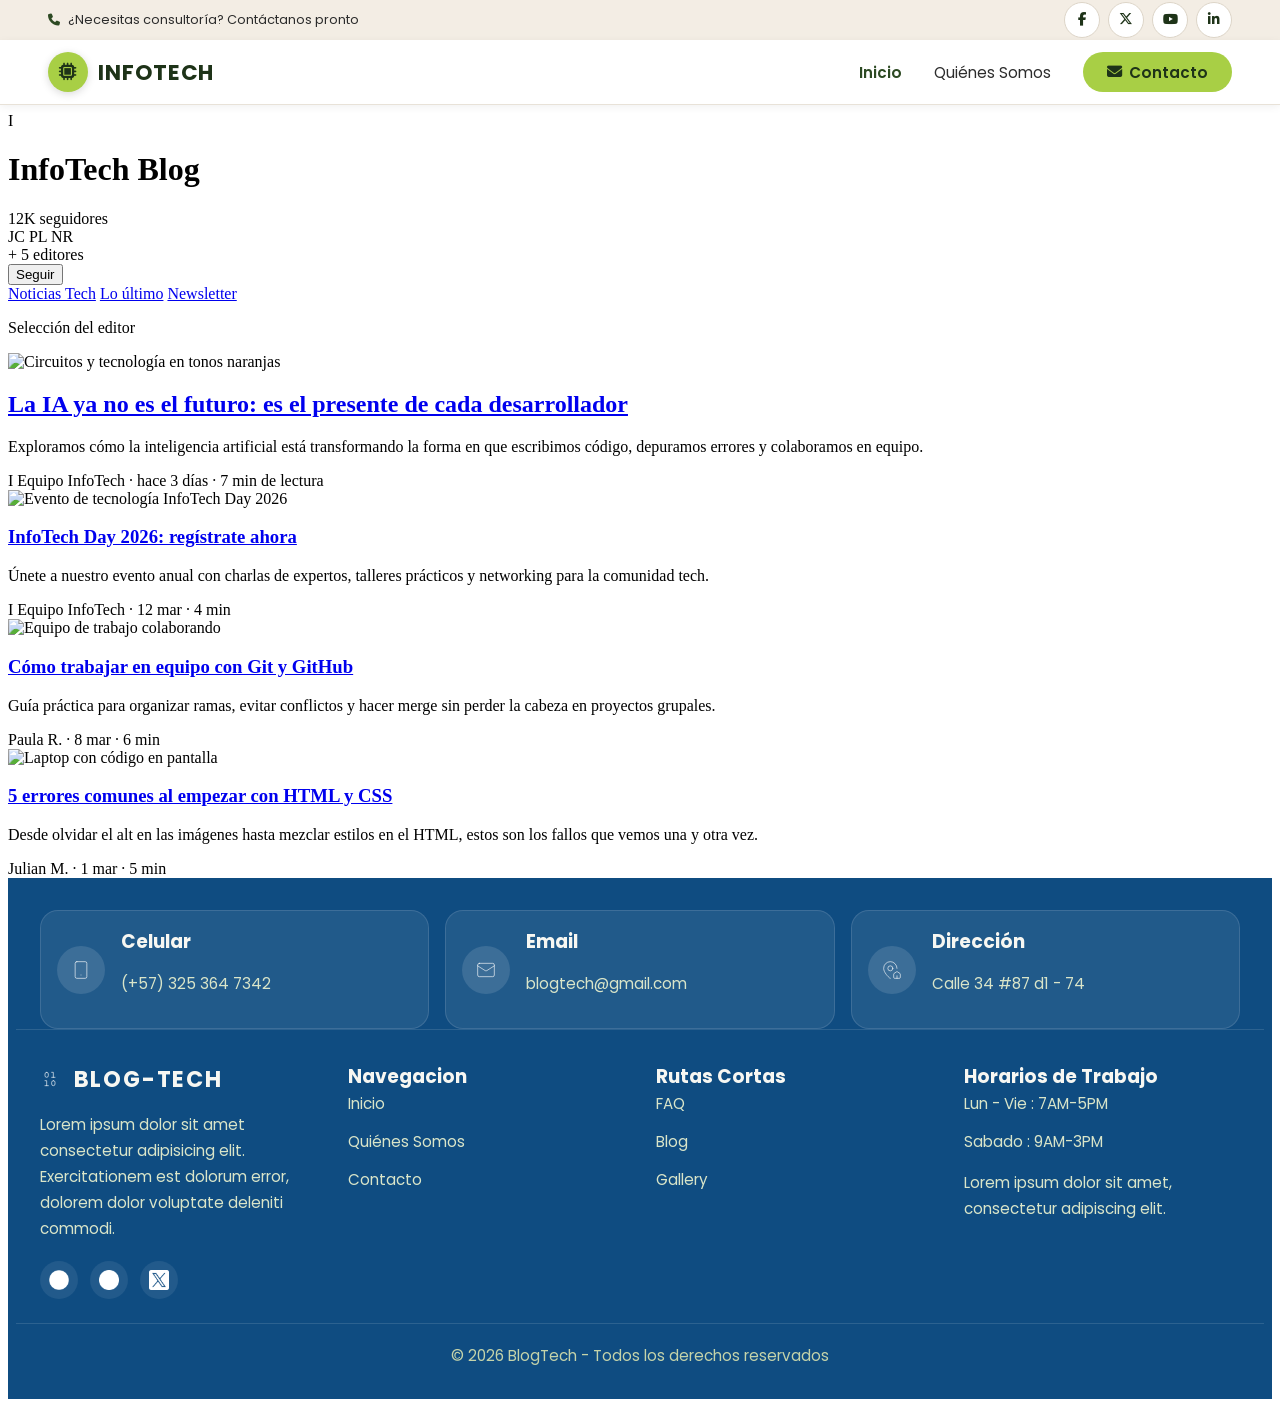
==== commit dfe7e473: "merge: integrar trabajo de ramacamilo" ====
--- a/index.html
+++ b/index.html
@@ -11,6 +11,7 @@
 
     <!-- SÍ TOCAR: acá van los estilos de ustedes -->
     <link rel="stylesheet" href="css/styles.css">
+    <link rel="stylesheet" href="css/styleFooter.css">
 </head>
 <body>
 
@@ -176,5 +177,73 @@
 
     </main>
 
+    <footer class="site-footer">
+        <div class="site-footer__top">
+            <div class="footer-card">
+                <div class="footer-card__icon"><img src="assets/celular.svg" alt="Phone icon"></div>
+                <div>
+                    <h3>Celular</h3>
+                    <p>(+57) 325 364 7342</p>
+                </div>
+            </div>
+            <div class="footer-card">
+                <div class="footer-card__icon"><img src="assets/email.svg" alt="Email icon"></div>
+                <div>
+                    <h3>Email</h3>
+                    <p>blogtech@gmail.com</p>
+                </div>
+            </div>
+            <div class="footer-card">
+                <div class="footer-card__icon"><img src="assets/direccion.svg" alt="Address icon"></div>
+                <div>
+                    <h3>Dirección</h3>
+                    <p>Calle 34 #87 d1 - 74</p>
+                </div>
+            </div>
+        </div>
+
+        <div class="site-footer__main">
+            <div class="footer-about">
+                <div class="footer-about__brand">
+                    <img src="assets/binary.svg" alt="BlogTech logo">
+                    <h2>BLOG-TECH</h2>
+                </div>
+                <p>Lorem ipsum dolor sit amet consectetur adipisicing elit. Exercitationem est dolorum error, dolorem dolor voluptate deleniti commodi.</p>
+                <div class="footer-social">
+                    <a href="#" aria-label="Facebook"><img src="assets/facebook.png" alt="Facebook"></a>
+                    <a href="#" aria-label="Instagram"><img src="assets/instagram.png" alt="Instagram"></a>
+                    <a href="#" aria-label="Twitter"><img src="assets/x.png" alt="Twitter"></a>
+                </div>
+            </div>
+            <div class="footer-links">
+                <h3>Navegacion</h3>
+                <ul>
+                    <li><a href="index.html">Inicio</a></li>
+                    <li><a href="quienes-somos.html">Quiénes Somos</a></li>
+                    <li><a href="contacto.html">Contacto</a></li>
+                </ul>
+            </div>
+            <div class="footer-links">
+                <h3>Rutas Cortas</h3>
+                <ul>
+                    <li><a href="#">FAQ</a></li>
+                    <li><a href="#">Blog</a></li>
+                    <li><a href="#">Gallery</a></li>
+                </ul>
+            </div>
+            <div class="footer-hours">
+                <h3>Horarios de Trabajo</h3>
+                <ul>
+                    <li>Lun - Vie : 7AM-5PM</li>
+                    <li>Sabado : 9AM-3PM</li>
+                </ul>
+                <p>Lorem ipsum dolor sit amet, consectetur adipiscing elit.</p>
+            </div>
+        </div>
+
+        <div class="site-footer__bottom">
+            © 2026 BlogTech - Todos los derechos reservados
+        </div>
+    </footer>
 </body>
 </html>
--- a/css/navigation.css
+++ b/css/navigation.css
@@ -2,32 +2,15 @@
 
 @import url("https://fonts.googleapis.com/css2?family=Poppins:wght@400;500;600;700&display=swap");
 
-/*
- * Paleta armónica (análoga en verde):
- * - Fondos: salvia (mismo matiz que el verde bosque, sin tono amarillo)
- * - Primarios: verde bosque
- * - Acento: verde oliva (entre bosque y lima, sin chocar)
- */
 :root {
-  --nav-sage: #f0f4ef;
-  --nav-sage-deep: #e4ebe2;
-  --nav-border: #cdd8c8;
-  --nav-forest-dark: #1c3020;
-  --nav-forest: #2a4530;
-  --nav-forest-mid: #3d5c42;
-  --nav-accent: #7fa84e;
-  --nav-accent-hover: #6d9442;
-  --nav-accent-light: #e2edd4;
+  --nav-cream: #f3ede4;
+  --nav-forest: #2d4a23;
+  --nav-forest-dark: #1e3318;
+  --nav-lime: #a8cf45;
+  --nav-lime-hover: #96b83a;
   --nav-white: #ffffff;
-  --nav-text: #1c3020;
-  --nav-text-muted: #5a6f58;
-  --nav-height: 104px;
-
-  /* compatibilidad con nombres anteriores */
-  --nav-cream: var(--nav-sage);
-  --nav-lime: var(--nav-accent);
-  --nav-lime-hover: var(--nav-accent-hover);
-  --nav-text-dark: var(--nav-text);
+  --nav-text-dark: #2c2c2c;
+  --nav-height: 104px; /* altura del menú fijo */
 }
 
 body {
@@ -50,9 +33,9 @@
   justify-content: space-between;
   height: 40px;
   padding: 0 3rem;
-  background-color: var(--nav-sage);
+  background-color: var(--nav-cream);
   font-size: 0.8rem;
-  color: var(--nav-text-muted);
+  color: var(--nav-text-dark);
 }
 
 .site-header .top-bar__text {
@@ -83,7 +66,7 @@
   height: 34px;
   border-radius: 50%;
   background-color: var(--nav-white);
-  border: 1px solid var(--nav-border);
+  border: 1px solid #ddd5c8;
   color: var(--nav-forest-dark);
   font-size: 0.85rem;
   text-decoration: none;
@@ -103,7 +86,7 @@
   height: 64px;
   padding: 0 3rem;
   background-color: var(--nav-white);
-  border-bottom: 1px solid var(--nav-border);
+  border-bottom: 1px solid #e8e2d8;
   box-shadow: 0 2px 8px rgba(0, 0, 0, 0.06);
 }
 
@@ -143,7 +126,7 @@
 
 .site-header .nav-link {
   text-decoration: none;
-  color: var(--nav-text);
+  color: var(--nav-text-dark);
   font-size: 0.95rem;
 }
 
--- a/css/styles.css
+++ b/css/styles.css
@@ -1,297 +1 @@
-/* Página de inicio — paleta análoga en verde (variables en navigation.css) */
-
-@import url("https://fonts.googleapis.com/css2?family=Source+Serif+4:opsz,wght@8..60,600;8..60,700&display=swap");
-
-:root {
-  --max-width: 1100px;
-}
-
-.inicio {
-  font-family: "Poppins", system-ui, sans-serif;
-  color: var(--nav-text);
-  background: var(--nav-white);
-}
-
-/* Cabecera del blog — fondo blanco para continuidad con el menú */
-.blog-header {
-  max-width: var(--max-width);
-  margin: 0 auto;
-  padding: 2.5rem 1.5rem 1.5rem;
-  display: flex;
-  align-items: flex-start;
-  justify-content: space-between;
-  gap: 1.5rem;
-  background-color: var(--nav-white);
-  border-bottom: 1px solid var(--nav-border);
-}
-
-.blog-header__brand {
-  display: flex;
-  gap: 1rem;
-}
-
-.blog-header__logo {
-  display: flex;
-  align-items: center;
-  justify-content: center;
-  width: 56px;
-  height: 56px;
-  border-radius: 50%;
-  background: var(--nav-accent);
-  color: var(--nav-forest-dark);
-  font-weight: 700;
-  font-size: 1.5rem;
-  flex-shrink: 0;
-  box-shadow: 0 2px 8px rgba(28, 48, 32, 0.12);
-}
-
-.blog-header__title {
-  font-family: "Source Serif 4", Georgia, serif;
-  font-size: 1.75rem;
-  font-weight: 700;
-  margin-bottom: 0.35rem;
-  color: var(--nav-forest-dark);
-}
-
-.blog-header__meta {
-  display: flex;
-  align-items: center;
-  flex-wrap: wrap;
-  gap: 0.5rem;
-  font-size: 0.85rem;
-  color: var(--nav-text-muted);
-}
-
-.blog-header__avatars {
-  display: flex;
-  align-items: center;
-}
-
-.blog-header__avatars span {
-  display: flex;
-  align-items: center;
-  justify-content: center;
-  width: 22px;
-  height: 22px;
-  margin-left: -6px;
-  border-radius: 50%;
-  border: 2px solid var(--nav-white);
-  background: var(--nav-forest-mid);
-  font-size: 0.55rem;
-  font-weight: 600;
-  color: var(--nav-white);
-}
-
-.blog-header__avatars span:first-child {
-  margin-left: 0;
-  background: var(--nav-forest);
-}
-
-.blog-header__avatars span:nth-child(2) {
-  background: var(--nav-accent);
-  color: var(--nav-forest-dark);
-}
-
-.blog-header__avatars span:nth-child(3) {
-  background: var(--nav-forest-dark);
-}
-
-.blog-header__follow {
-  padding: 0.55rem 1.25rem;
-  border: none;
-  border-radius: 999px;
-  background: var(--nav-accent);
-  color: var(--nav-forest-dark);
-  font-size: 0.85rem;
-  font-weight: 600;
-  cursor: pointer;
-  flex-shrink: 0;
-}
-
-.blog-header__follow:hover {
-  background: var(--nav-accent-hover);
-}
-
-/* Pestañas del blog */
-.blog-tabs {
-  max-width: var(--max-width);
-  margin: 0 auto;
-  padding: 0 1.5rem;
-  display: flex;
-  gap: 1.75rem;
-  background: var(--nav-sage);
-  border-bottom: 1px solid var(--nav-border);
-}
-
-.blog-tabs a {
-  padding: 0.85rem 0;
-  text-decoration: none;
-  color: var(--nav-text-muted);
-  font-size: 0.9rem;
-}
-
-.blog-tabs a.is-active {
-  color: var(--nav-forest-dark);
-  border-bottom: 2px solid var(--nav-accent);
-  margin-bottom: -1px;
-  font-weight: 600;
-}
-
-.blog-tabs a:hover {
-  color: var(--nav-forest);
-}
-
-/* Sección destacada */
-.editor-picks {
-  max-width: var(--max-width);
-  margin: 0 auto;
-  padding: 2rem 1.5rem;
-}
-
-.editor-picks__label {
-  font-size: 0.8rem;
-  font-weight: 600;
-  color: var(--nav-forest-mid);
-  text-transform: uppercase;
-  letter-spacing: 0.05em;
-  margin-bottom: 1.25rem;
-}
-
-.editor-picks__featured {
-  display: grid;
-  grid-template-columns: 1fr 1fr;
-  gap: 2.5rem;
-  align-items: start;
-}
-
-.editor-picks__image {
-  width: 100%;
-  aspect-ratio: 4 / 3;
-  object-fit: cover;
-  border-radius: 6px;
-  background: var(--nav-sage-deep);
-  border: 1px solid var(--nav-border);
-}
-
-.editor-picks__title {
-  font-family: "Source Serif 4", Georgia, serif;
-  font-size: 1.65rem;
-  font-weight: 700;
-  line-height: 1.25;
-  margin-bottom: 0.75rem;
-  color: var(--nav-forest-dark);
-}
-
-.editor-picks__title a {
-  color: inherit;
-  text-decoration: none;
-}
-
-.editor-picks__title a:hover {
-  color: var(--nav-forest-mid);
-}
-
-.article-card__title a:hover {
-  color: var(--nav-forest-mid);
-}
-
-.editor-picks__excerpt {
-  font-size: 0.95rem;
-  color: var(--nav-text-muted);
-  line-height: 1.6;
-  margin-bottom: 1.25rem;
-}
-
-.article-meta {
-  display: flex;
-  align-items: center;
-  gap: 0.5rem;
-  font-size: 0.8rem;
-  color: var(--nav-text-muted);
-}
-
-.article-meta__dot {
-  width: 20px;
-  height: 20px;
-  border-radius: 50%;
-  background: var(--nav-accent-light);
-  color: var(--nav-forest-dark);
-  display: flex;
-  align-items: center;
-  justify-content: center;
-  font-size: 0.6rem;
-  font-weight: 700;
-}
-
-/* Grid de artículos */
-.articles-grid {
-  max-width: var(--max-width);
-  margin: 0 auto;
-  padding: 2rem 1.5rem 3rem;
-  display: grid;
-  grid-template-columns: repeat(3, 1fr);
-  gap: 2rem;
-  border-top: 1px solid var(--nav-border);
-  background: var(--nav-sage);
-}
-
-.article-card {
-  background: var(--nav-white);
-  padding: 1rem;
-  border-radius: 8px;
-  border: 1px solid var(--nav-border);
-}
-
-.article-card__image {
-  width: 100%;
-  aspect-ratio: 16 / 10;
-  object-fit: cover;
-  margin-bottom: 0.85rem;
-  border-radius: 4px;
-}
-
-.article-card__title {
-  font-family: "Source Serif 4", Georgia, serif;
-  font-size: 1.15rem;
-  font-weight: 700;
-  line-height: 1.3;
-  margin-bottom: 0.5rem;
-  color: var(--nav-forest-dark);
-}
-
-.article-card__title a {
-  color: inherit;
-  text-decoration: none;
-}
-
-.article-card__excerpt {
-  font-size: 0.85rem;
-  color: var(--nav-text-muted);
-  line-height: 1.5;
-  margin-bottom: 0.75rem;
-  display: -webkit-box;
-  -webkit-line-clamp: 2;
-  -webkit-box-orient: vertical;
-  overflow: hidden;
-}
-
-/* Responsive */
-@media (max-width: 900px) {
-  .editor-picks__featured {
-    grid-template-columns: 1fr;
-  }
-
-  .articles-grid {
-    grid-template-columns: 1fr;
-  }
-}
-
-@media (max-width: 600px) {
-  .blog-header {
-    flex-direction: column;
-  }
-
-  .blog-tabs {
-    overflow-x: auto;
-  }
-}
+/* Estilos del equipo (hero, footer, contenido). El menú está en navigation.css */
--- a/css/styleFooter.css
+++ b/css/styleFooter.css
@@ -0,0 +1,145 @@
+.site-footer {
+  background: #0f4c81;
+  color: #e6f2d8;
+  font-family: "Poppins", system-ui, sans-serif;
+}
+
+.site-footer a {
+  color: inherit;
+  text-decoration: none;
+}
+
+.site-footer__top,
+.site-footer__main {
+  max-width: 1200px;
+  margin: 0 auto;
+}
+
+.site-footer__top {
+  display: grid;
+  grid-template-columns: repeat(3, minmax(180px, 1fr));
+  gap: 1rem;
+  padding: 2rem 1.5rem 0;
+}
+
+.footer-card {
+  display: flex;
+  align-items: center;
+  gap: 1rem;
+  padding: 1rem;
+  background: rgba(255, 255, 255, 0.08);
+  border: 1px solid rgba(255, 255, 255, 0.12);
+  border-radius: 18px;
+}
+
+.footer-card__icon {
+  width: 48px;
+  height: 48px;
+  display: grid;
+  place-items: center;
+  border-radius: 50%;
+  background: rgba(255, 255, 255, 0.12);
+}
+
+.footer-card__icon img,
+.footer-about__brand img,
+.footer-social img {
+  width: 20px;
+  height: auto;
+  filter: brightness(0) invert(1);
+}
+
+.footer-card h3,
+.footer-about h2,
+.footer-links h3,
+.footer-hours h3 {
+  margin: 0;
+  color: #f7f7f2;
+}
+
+.footer-card p,
+.footer-about p,
+.footer-links li a,
+.footer-hours p,
+.footer-hours li {
+  color: #d9e5c9;
+  font-size: 0.95rem;
+  line-height: 1.7;
+}
+
+.site-footer__main {
+  display: grid;
+  grid-template-columns: repeat(4, minmax(180px, 1fr));
+  gap: 2rem;
+  padding: 2rem 1.5rem 1.5rem;
+  border-top: 1px solid rgba(255, 255, 255, 0.12);
+}
+
+.footer-about__brand {
+  display: flex;
+  align-items: center;
+  gap: 0.85rem;
+  margin-bottom: 1rem;
+}
+
+.footer-about h2 {
+  font-size: 1.4rem;
+  letter-spacing: 0.08em;
+  text-transform: uppercase;
+}
+
+.footer-about p {
+  margin: 0 0 1.25rem;
+}
+
+.footer-social {
+  display: flex;
+  gap: 0.75rem;
+}
+
+.footer-social a {
+  display: inline-flex;
+  align-items: center;
+  justify-content: center;
+  width: 38px;
+  height: 38px;
+  background: rgba(255, 255, 255, 0.08);
+  border-radius: 50%;
+}
+
+.footer-links ul,
+.footer-hours ul {
+  list-style: none;
+  padding: 0;
+  margin: 0;
+  display: grid;
+  gap: 0.75rem;
+}
+
+.site-footer__bottom {
+  max-width: 1200px;
+  margin: 0 auto;
+  padding: 1.25rem 1.5rem 2rem;
+  border-top: 1px solid rgba(255, 255, 255, 0.12);
+  text-align: center;
+  color: #c4d3aa;
+  font-size: 0.95rem;
+}
+
+@media (max-width: 900px) {
+  .site-footer__top,
+  .site-footer__main {
+    grid-template-columns: 1fr 1fr;
+  }
+}
+
+@media (max-width: 640px) {
+  .site-footer__top,
+  .site-footer__main {
+    grid-template-columns: 1fr;
+  }
+  .footer-card {
+    flex-direction: column;
+    text-align: left;
+  }
+}
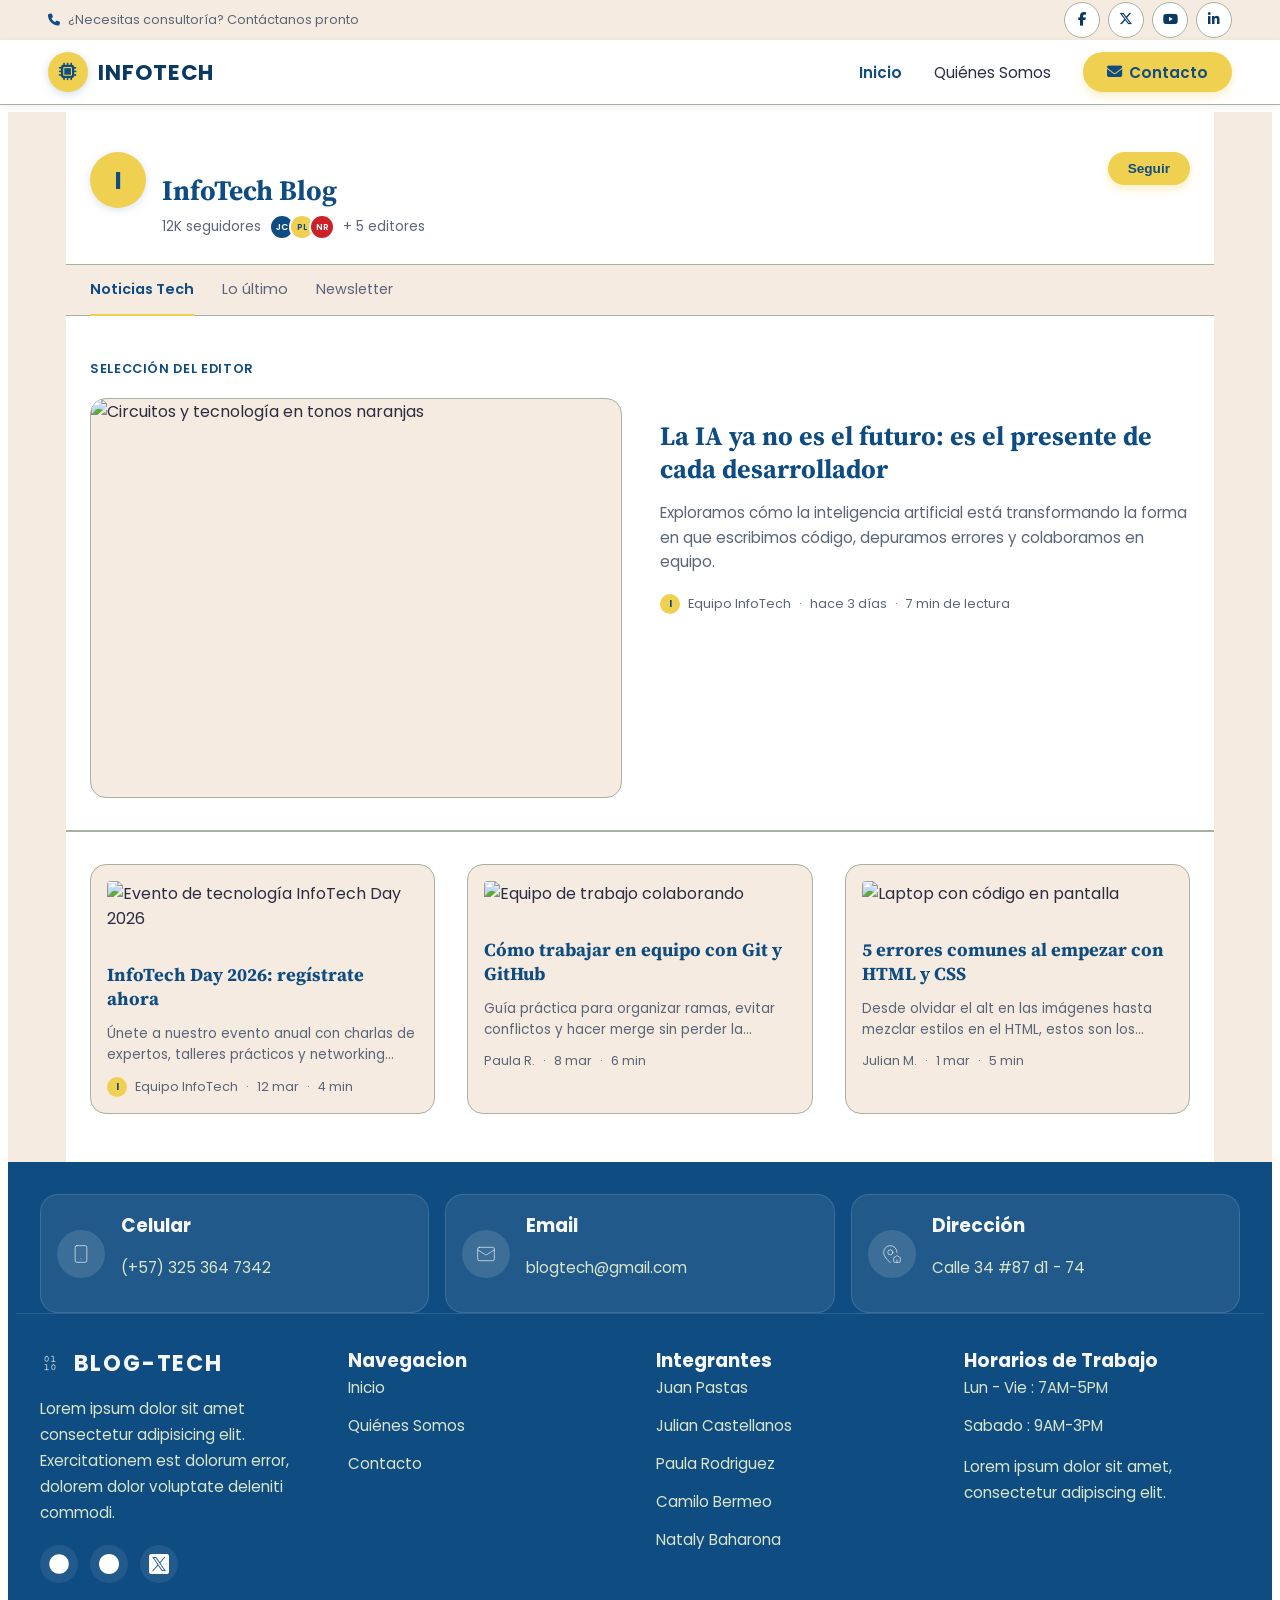
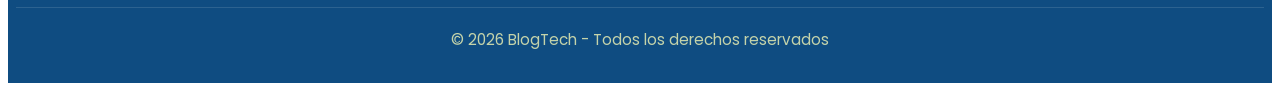
==== commit 1f9b578e: "Workshop :solved" ====
--- a/index.html
+++ b/index.html
@@ -224,11 +224,13 @@
                 </ul>
             </div>
             <div class="footer-links">
-                <h3>Rutas Cortas</h3>
+                <h3>Integrantes</h3>
                 <ul>
-                    <li><a href="#">FAQ</a></li>
-                    <li><a href="#">Blog</a></li>
-                    <li><a href="#">Gallery</a></li>
+                    <li>Juan Pastas</li>
+                    <li>Julian Castellanos</li>
+                    <li>Paula Rodriguez</li>
+                    <li>Camilo Bermeo</li>
+                    <li>Nataly Baharona</li>
                 </ul>
             </div>
             <div class="footer-hours">
--- a/css/navigation.css
+++ b/css/navigation.css
@@ -2,15 +2,47 @@
 
 @import url("https://fonts.googleapis.com/css2?family=Poppins:wght@400;500;600;700&display=swap");
 
+/*
+ * Paleta unificada InfoTech (contacto + footer + sitio)
+ */
 :root {
-  --nav-cream: #f3ede4;
-  --nav-forest: #2d4a23;
-  --nav-forest-dark: #1e3318;
-  --nav-lime: #a8cf45;
-  --nav-lime-hover: #96b83a;
-  --nav-white: #ffffff;
-  --nav-text-dark: #2c2c2c;
-  --nav-height: 104px; /* altura del menú fijo */
+  --brand-azul: #0f4c81;
+  --brand-azul-dark: #0a3a62;
+  --brand-crema: #f5ebe0;
+  --brand-crema-suave: #d0b18a;
+  --brand-amarillo: #f0d051;
+  --brand-amarillo-hover: #e6c040;
+  --brand-verde: #a6b1a0;
+  --brand-acento: #cd212a;
+  --brand-blanco: #ffffff;
+  --brand-texto: #2b2d42;
+  --brand-texto-muted: #5a6578;
+  --brand-footer-text: #d9e5c9;
+  --brand-footer-heading: #f7f7f2;
+  --brand-footer-muted: #c4d3aa;
+  --max-width: 1100px;
+  --radius-card: 16px;
+  --radius-pill: 999px;
+  --shadow-card: 0 10px 30px rgba(0, 0, 0, 0.05);
+  --nav-height: 104px;
+
+  /* aliases nav / blog */
+  --nav-sage: var(--brand-crema);
+  --nav-sage-deep: #ebe3d6;
+  --nav-border: var(--brand-verde);
+  --nav-forest-dark: var(--brand-azul-dark);
+  --nav-forest: var(--brand-azul);
+  --nav-forest-mid: #1a5a8f;
+  --nav-accent: var(--brand-amarillo);
+  --nav-accent-hover: var(--brand-amarillo-hover);
+  --nav-accent-light: #fdf6d8;
+  --nav-white: var(--brand-blanco);
+  --nav-text: var(--brand-texto);
+  --nav-text-muted: var(--brand-texto-muted);
+  --nav-cream: var(--brand-crema);
+  --nav-lime: var(--brand-amarillo);
+  --nav-lime-hover: var(--brand-amarillo-hover);
+  --nav-text-dark: var(--brand-texto);
 }
 
 body {
@@ -33,9 +65,9 @@
   justify-content: space-between;
   height: 40px;
   padding: 0 3rem;
-  background-color: var(--nav-cream);
+  background-color: var(--nav-sage);
   font-size: 0.8rem;
-  color: var(--nav-text-dark);
+  color: var(--nav-text-muted);
 }
 
 .site-header .top-bar__text {
@@ -66,7 +98,7 @@
   height: 34px;
   border-radius: 50%;
   background-color: var(--nav-white);
-  border: 1px solid #ddd5c8;
+  border: 1px solid var(--nav-border);
   color: var(--nav-forest-dark);
   font-size: 0.85rem;
   text-decoration: none;
@@ -86,7 +118,7 @@
   height: 64px;
   padding: 0 3rem;
   background-color: var(--nav-white);
-  border-bottom: 1px solid #e8e2d8;
+  border-bottom: 1px solid var(--nav-border);
   box-shadow: 0 2px 8px rgba(0, 0, 0, 0.06);
 }
 
@@ -109,10 +141,10 @@
   width: 40px;
   height: 40px;
   border-radius: 50%;
-  background-color: var(--nav-lime);
-  color: var(--nav-forest-dark);
+  background-color: var(--brand-amarillo);
+  color: var(--brand-azul);
   font-size: 1.1rem;
-  box-shadow: 0 2px 8px rgba(0, 0, 0, 0.15);
+  box-shadow: 0 2px 8px rgba(15, 76, 129, 0.2);
 }
 
 .site-header .nav-links {
@@ -126,7 +158,7 @@
 
 .site-header .nav-link {
   text-decoration: none;
-  color: var(--nav-text-dark);
+  color: var(--nav-text);
   font-size: 0.95rem;
 }
 
@@ -144,10 +176,11 @@
   align-items: center;
   gap: 0.45rem;
   padding: 0.55rem 1.5rem;
-  border-radius: 999px;
-  background-color: var(--nav-lime);
-  color: var(--nav-forest-dark);
+  border-radius: var(--radius-pill);
+  background-color: var(--brand-amarillo);
+  color: var(--brand-azul);
   font-weight: 600;
+  box-shadow: 0 4px 10px rgba(240, 208, 81, 0.35);
 }
 
 .site-header .nav-link--cta:hover {
--- a/css/styles.css
+++ b/css/styles.css
@@ -1 +1,300 @@
-/* Estilos del equipo (hero, footer, contenido). El menú está en navigation.css */
+/* Página de inicio — paleta unificada (variables en navigation.css) */
+
+@import url("https://fonts.googleapis.com/css2?family=Source+Serif+4:opsz,wght@8..60,600;8..60,700&display=swap");
+
+.inicio {
+  font-family: "Poppins", system-ui, sans-serif;
+  color: var(--brand-texto);
+  background: var(--brand-crema);
+}
+
+/* Cabecera del blog */
+.blog-header {
+  max-width: var(--max-width);
+  margin: 0 auto;
+  padding: 2.5rem 1.5rem 1.5rem;
+  display: flex;
+  align-items: flex-start;
+  justify-content: space-between;
+  gap: 1.5rem;
+  background-color: var(--brand-blanco);
+  border-bottom: 1px solid var(--brand-verde);
+}
+
+.blog-header__brand {
+  display: flex;
+  gap: 1rem;
+}
+
+.blog-header__logo {
+  display: flex;
+  align-items: center;
+  justify-content: center;
+  width: 56px;
+  height: 56px;
+  border-radius: 50%;
+  background: var(--brand-amarillo);
+  color: var(--brand-azul);
+  font-weight: 700;
+  font-size: 1.5rem;
+  flex-shrink: 0;
+  box-shadow: 0 2px 8px rgba(15, 76, 129, 0.15);
+}
+
+.blog-header__title {
+  font-family: "Source Serif 4", Georgia, serif;
+  font-size: 1.75rem;
+  font-weight: 700;
+  margin-bottom: 0.35rem;
+  color: var(--brand-azul);
+}
+
+.blog-header__meta {
+  display: flex;
+  align-items: center;
+  flex-wrap: wrap;
+  gap: 0.5rem;
+  font-size: 0.85rem;
+  color: var(--nav-text-muted);
+}
+
+.blog-header__avatars {
+  display: flex;
+  align-items: center;
+}
+
+.blog-header__avatars span {
+  display: flex;
+  align-items: center;
+  justify-content: center;
+  width: 22px;
+  height: 22px;
+  margin-left: -6px;
+  border-radius: 50%;
+  border: 2px solid var(--nav-white);
+  background: var(--nav-forest-mid);
+  font-size: 0.55rem;
+  font-weight: 600;
+  color: var(--nav-white);
+}
+
+.blog-header__avatars span:first-child {
+  margin-left: 0;
+  background: var(--brand-azul);
+}
+
+.blog-header__avatars span:nth-child(2) {
+  background: var(--brand-amarillo);
+  color: var(--brand-azul);
+}
+
+.blog-header__avatars span:nth-child(3) {
+  background: var(--brand-acento);
+}
+
+.blog-header__follow {
+  padding: 0.55rem 1.25rem;
+  border: none;
+  border-radius: var(--radius-pill);
+  background: var(--brand-amarillo);
+  color: var(--brand-azul);
+  font-size: 0.85rem;
+  font-weight: 600;
+  cursor: pointer;
+  flex-shrink: 0;
+  box-shadow: 0 4px 10px rgba(240, 208, 81, 0.35);
+  transition: background 0.2s;
+}
+
+.blog-header__follow:hover {
+  background: var(--brand-amarillo-hover);
+}
+
+/* Pestañas del blog */
+.blog-tabs {
+  max-width: var(--max-width);
+  margin: 0 auto;
+  padding: 0 1.5rem;
+  display: flex;
+  gap: 1.75rem;
+  background: var(--nav-sage);
+  border-bottom: 1px solid var(--nav-border);
+}
+
+.blog-tabs a {
+  padding: 0.85rem 0;
+  text-decoration: none;
+  color: var(--nav-text-muted);
+  font-size: 0.9rem;
+}
+
+.blog-tabs a.is-active {
+  color: var(--brand-azul);
+  border-bottom: 2px solid var(--brand-amarillo);
+  margin-bottom: -1px;
+  font-weight: 600;
+}
+
+.blog-tabs a:hover {
+  color: var(--brand-azul-dark);
+}
+
+/* Sección destacada */
+.editor-picks {
+  max-width: var(--max-width);
+  margin: 0 auto;
+  padding: 2rem 1.5rem;
+  background: var(--brand-blanco);
+  border-bottom: 1px solid var(--brand-verde);
+}
+
+.editor-picks__label {
+  font-size: 0.8rem;
+  font-weight: 600;
+  color: var(--brand-azul);
+  text-transform: uppercase;
+  letter-spacing: 0.05em;
+  margin-bottom: 1.25rem;
+}
+
+.editor-picks__featured {
+  display: grid;
+  grid-template-columns: 1fr 1fr;
+  gap: 2.5rem;
+  align-items: start;
+}
+
+.editor-picks__image {
+  width: 100%;
+  aspect-ratio: 4 / 3;
+  object-fit: cover;
+  border-radius: var(--radius-card);
+  background: var(--brand-crema);
+  border: 1px solid var(--brand-verde);
+}
+
+.editor-picks__title {
+  font-family: "Source Serif 4", Georgia, serif;
+  font-size: 1.65rem;
+  font-weight: 700;
+  line-height: 1.25;
+  margin-bottom: 0.75rem;
+  color: var(--brand-azul);
+}
+
+.editor-picks__title a {
+  color: inherit;
+  text-decoration: none;
+}
+
+.editor-picks__title a:hover,
+.article-card__title a:hover {
+  color: var(--brand-acento);
+}
+
+.editor-picks__excerpt {
+  font-size: 0.95rem;
+  color: var(--nav-text-muted);
+  line-height: 1.6;
+  margin-bottom: 1.25rem;
+}
+
+.article-meta {
+  display: flex;
+  align-items: center;
+  gap: 0.5rem;
+  font-size: 0.8rem;
+  color: var(--nav-text-muted);
+}
+
+.article-meta__dot {
+  width: 20px;
+  height: 20px;
+  border-radius: 50%;
+  background: var(--brand-amarillo);
+  color: var(--brand-azul);
+  display: flex;
+  align-items: center;
+  justify-content: center;
+  font-size: 0.6rem;
+  font-weight: 700;
+}
+
+/* Grid de artículos */
+.articles-grid {
+  max-width: var(--max-width);
+  margin: 0 auto;
+  padding: 2rem 1.5rem 3rem;
+  display: grid;
+  grid-template-columns: repeat(3, 1fr);
+  gap: 2rem;
+  border-top: 1px solid var(--brand-verde);
+  background: var(--brand-blanco);
+}
+
+.article-card {
+  background: var(--brand-crema);
+  padding: 1rem;
+  border-radius: var(--radius-card);
+  border: 1px solid var(--brand-verde);
+  transition: transform 0.2s, box-shadow 0.2s;
+}
+
+.article-card:hover {
+  transform: translateY(-4px);
+  box-shadow: var(--shadow-card);
+}
+
+.article-card__image {
+  width: 100%;
+  aspect-ratio: 16 / 10;
+  object-fit: cover;
+  margin-bottom: 0.85rem;
+  border-radius: 4px;
+}
+
+.article-card__title {
+  font-family: "Source Serif 4", Georgia, serif;
+  font-size: 1.15rem;
+  font-weight: 700;
+  line-height: 1.3;
+  margin-bottom: 0.5rem;
+  color: var(--brand-azul);
+}
+
+.article-card__title a {
+  color: inherit;
+  text-decoration: none;
+}
+
+.article-card__excerpt {
+  font-size: 0.85rem;
+  color: var(--nav-text-muted);
+  line-height: 1.5;
+  margin-bottom: 0.75rem;
+  display: -webkit-box;
+  -webkit-line-clamp: 2;
+  -webkit-box-orient: vertical;
+  overflow: hidden;
+}
+
+/* Responsive */
+@media (max-width: 900px) {
+  .editor-picks__featured {
+    grid-template-columns: 1fr;
+  }
+
+  .articles-grid {
+    grid-template-columns: 1fr;
+  }
+}
+
+@media (max-width: 600px) {
+  .blog-header {
+    flex-direction: column;
+  }
+
+  .blog-tabs {
+    overflow-x: auto;
+  }
+}
--- a/css/styleFooter.css
+++ b/css/styleFooter.css
@@ -1,6 +1,6 @@
 .site-footer {
-  background: #0f4c81;
-  color: #e6f2d8;
+  background: var(--brand-azul);
+  color: var(--brand-footer-text);
   font-family: "Poppins", system-ui, sans-serif;
 }
 
@@ -54,15 +54,16 @@
 .footer-links h3,
 .footer-hours h3 {
   margin: 0;
-  color: #f7f7f2;
+  color: var(--brand-footer-heading);
 }
 
 .footer-card p,
 .footer-about p,
+.footer-links li,
 .footer-links li a,
 .footer-hours p,
 .footer-hours li {
-  color: #d9e5c9;
+  color: var(--brand-footer-text);
   font-size: 0.95rem;
   line-height: 1.7;
 }
@@ -105,6 +106,11 @@
   height: 38px;
   background: rgba(255, 255, 255, 0.08);
   border-radius: 50%;
+  transition: background 0.2s;
+}
+
+.footer-social a:hover {
+  background: rgba(255, 255, 255, 0.18);
 }
 
 .footer-links ul,
@@ -116,13 +122,17 @@
   gap: 0.75rem;
 }
 
+.footer-links a:hover {
+  color: var(--brand-amarillo);
+}
+
 .site-footer__bottom {
   max-width: 1200px;
   margin: 0 auto;
   padding: 1.25rem 1.5rem 2rem;
   border-top: 1px solid rgba(255, 255, 255, 0.12);
   text-align: center;
-  color: #c4d3aa;
+  color: var(--brand-footer-muted);
   font-size: 0.95rem;
 }
 
@@ -138,6 +148,7 @@
   .site-footer__main {
     grid-template-columns: 1fr;
   }
+
   .footer-card {
     flex-direction: column;
     text-align: left;
